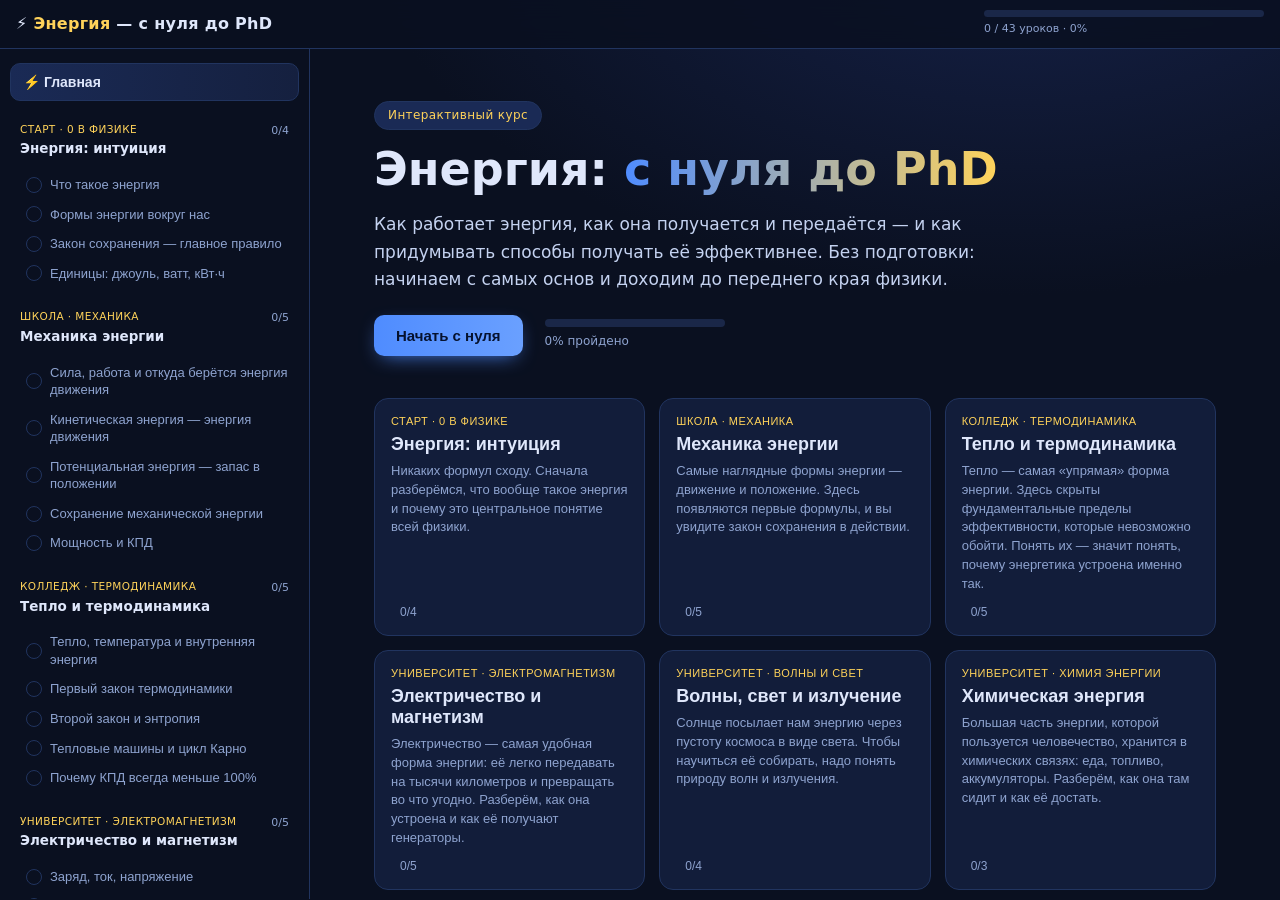
==== energy-course/index.html @ 0792fd1a "Add interactive physics-of-energy course (zero to PhD) Standalone static web app teaching energy phy" ====
<!DOCTYPE html>
<html lang="ru">
<head>
<meta charset="utf-8">
<meta name="viewport" content="width=device-width, initial-scale=1">
<title>Энергия — интерактивный курс с нуля до PhD</title>
<meta name="description" content="Интерактивный курс по физике энергии с нуля до уровня PhD: как работает энергия, как получается и передаётся, и как получать её эффективнее.">
<link rel="stylesheet" href="css/style.css">
</head>
<body>

<header class="topbar">
  <button id="menubtn" aria-label="Меню">☰</button>
  <div class="brand">⚡ <b>Энергия</b> — с нуля до PhD</div>
  <div class="spacer"></div>
  <div class="prog">
    <div class="track"><div id="progbar" style="width:0%"></div></div>
    <div class="lbl" id="progtext">0 / 0 уроков · 0%</div>
  </div>
</header>

<div class="layout">
  <nav id="sidebar"></nav>
  <main id="main"></main>
</div>

<script src="js/content.js"></script>
<script src="js/sims.js"></script>
<script src="js/app.js"></script>
</body>
</html>
---- energy-course/css/style.css ----
/* ============================================================================
   Энергия — курс с нуля до PhD. Тёмная «энергетическая» тема, адаптив.
============================================================================ */
:root {
  --bg:        #0a1020;
  --bg2:       #0e1730;
  --panel:     #121d3a;
  --panel2:    #16224380;
  --line:      #21345f;
  --text:      #dfe7fb;
  --muted:     #8ea3cf;
  --accent:    #ffd35a;
  --accent2:   #4f8cff;
  --green:     #36d399;
  --red:       #f87272;
  --orange:    #f8b272;
  --radius:    14px;
  --nav-w:     310px;
}
* { box-sizing: border-box; }
html, body { margin: 0; height: 100%; }
body {
  background: radial-gradient(1200px 700px at 80% -10%, #16224a 0%, var(--bg) 55%) fixed;
  color: var(--text);
  font-family: 'Segoe UI', Roboto, system-ui, -apple-system, Arial, sans-serif;
  font-size: 16px; line-height: 1.6;
  -webkit-font-smoothing: antialiased;
}

/* ── шапка ──────────────────────────────────────────────────────────── */
.topbar {
  position: sticky; top: 0; z-index: 30;
  display: flex; align-items: center; gap: 12px;
  padding: 10px 16px;
  background: rgba(10,16,32,.85); backdrop-filter: blur(10px);
  border-bottom: 1px solid var(--line);
}
.topbar .brand { font-weight: 700; letter-spacing: .3px; font-size: 16px; }
.topbar .brand b { color: var(--accent); }
.topbar .spacer { flex: 1; }
.topbar .prog { min-width: 180px; max-width: 280px; flex: 1; }
.topbar .prog .track { height: 7px; background: #1a2748; border-radius: 4px; overflow: hidden; }
.topbar .prog .track > div { height: 100%; background: linear-gradient(90deg, var(--accent2), var(--accent)); transition: width .4s; }
.topbar .prog .lbl { font-size: 11px; color: var(--muted); margin-top: 3px; }
#menubtn {
  display: none; background: var(--panel); color: var(--text);
  border: 1px solid var(--line); border-radius: 8px; padding: 6px 11px; font-size: 18px; cursor: pointer;
}

/* ── каркас ─────────────────────────────────────────────────────────── */
.layout { display: flex; min-height: calc(100vh - 50px); }
#sidebar {
  width: var(--nav-w); flex-shrink: 0;
  border-right: 1px solid var(--line);
  padding: 14px 10px 40px;
  overflow-y: auto; height: calc(100vh - 50px);
  position: sticky; top: 50px;
}
#main {
  flex: 1; min-width: 0; padding: 26px clamp(16px, 5vw, 64px) 80px;
  height: calc(100vh - 50px); overflow-y: auto; scroll-behavior: smooth;
}

/* ── навигация ──────────────────────────────────────────────────────── */
.nav-home {
  width: 100%; text-align: left; background: linear-gradient(90deg, #1a2a55, #15203f);
  color: var(--text); border: 1px solid var(--line); border-radius: 10px;
  padding: 10px 12px; font-size: 14px; font-weight: 600; cursor: pointer; margin-bottom: 12px;
}
.nav-home:hover { border-color: var(--accent2); }
.nav-module { margin-bottom: 6px; }
.nav-modhead {
  display: flex; flex-direction: column; gap: 1px;
  padding: 8px 10px; cursor: pointer; border-radius: 8px; position: relative;
}
.nav-modhead:hover { background: var(--panel2); }
.nav-modlevel { font-size: 10.5px; color: var(--accent); text-transform: uppercase; letter-spacing: .4px; }
.nav-modtitle { font-size: 13.5px; font-weight: 600; }
.nav-modcount { position: absolute; right: 10px; top: 9px; font-size: 11px; color: var(--muted); }
.nav-lessons { display: flex; flex-direction: column; padding: 2px 0 6px 6px; }
.nav-module.collapsed .nav-lessons { display: none; }
.nav-lesson {
  display: flex; align-items: center; gap: 8px; text-align: left;
  background: none; border: none; color: var(--muted); cursor: pointer;
  padding: 6px 10px; border-radius: 7px; font-size: 13px; line-height: 1.35; width: 100%;
}
.nav-lesson:hover { background: var(--panel2); color: var(--text); }
.nav-lesson.active { background: #1c2c57; color: var(--text); }
.nav-check {
  width: 16px; height: 16px; flex-shrink: 0; border-radius: 50%;
  border: 1.5px solid var(--line); font-size: 10px; display: grid; place-items: center;
}
.nav-check.on { background: var(--green); border-color: var(--green); color: #07210f; }

/* ── главная ────────────────────────────────────────────────────────── */
.home { max-width: 1000px; margin: 0 auto; }
.hero { padding: 26px 0 8px; }
.hero-badge {
  display: inline-block; background: #1a2a55; color: var(--accent);
  border: 1px solid var(--line); border-radius: 999px; padding: 4px 13px;
  font-size: 12px; letter-spacing: .4px; margin-bottom: 14px;
}
.hero h1 { font-size: clamp(30px, 5vw, 46px); margin: 0 0 12px; line-height: 1.1; font-weight: 700; }
.hero h1 span { background: linear-gradient(90deg, var(--accent2), var(--accent)); -webkit-background-clip: text; background-clip: text; color: transparent; }
.hero-sub { font-size: 17px; color: #c4d2f0; max-width: 680px; }
.hero-row { display: flex; align-items: center; gap: 22px; flex-wrap: wrap; margin-top: 22px; }
.hero-prog { display: flex; flex-direction: column; gap: 5px; min-width: 180px; }
.hero-prog-bar { height: 8px; background: #1a2748; border-radius: 5px; overflow: hidden; }
.hero-prog-bar > div { height: 100%; background: linear-gradient(90deg, var(--accent2), var(--accent)); }
.hero-prog span { font-size: 12px; color: var(--muted); }

.btn-primary {
  background: linear-gradient(90deg, var(--accent2), #6aa0ff); color: #06122e;
  border: none; border-radius: 10px; padding: 12px 22px; font-size: 15px; font-weight: 700;
  cursor: pointer; box-shadow: 0 6px 20px -8px var(--accent2);
}
.btn-primary:hover { filter: brightness(1.08); }
.btn-ghost { background: none; color: var(--muted); border: 1px solid var(--line); border-radius: 10px; padding: 11px 18px; cursor: pointer; font-size: 14px; }
.btn-ghost:hover { color: var(--text); border-color: var(--accent2); }
.btn-done { background: var(--panel); color: var(--green); border: 1px solid var(--line); border-radius: 10px; padding: 11px 18px; cursor: pointer; font-size: 14px; font-weight: 600; }
.btn-done:hover { border-color: var(--green); }

.home-grid { display: grid; grid-template-columns: repeat(auto-fill, minmax(270px, 1fr)); gap: 14px; margin-top: 34px; }
.modcard {
  text-align: left; background: var(--panel); border: 1px solid var(--line);
  border-radius: var(--radius); padding: 16px; cursor: pointer; color: var(--text);
  display: flex; flex-direction: column; gap: 7px; transition: transform .12s, border-color .12s;
}
.modcard:hover { transform: translateY(-3px); border-color: var(--accent2); }
.modcard-level { font-size: 11px; color: var(--accent); text-transform: uppercase; letter-spacing: .5px; }
.modcard-title { font-size: 18px; font-weight: 700; }
.modcard-intro { font-size: 13px; color: var(--muted); line-height: 1.45; flex: 1; }
.modcard-foot { display: flex; align-items: center; gap: 9px; margin-top: 4px; }
.modcard-bar { flex: 1; height: 6px; background: #1a2748; border-radius: 4px; overflow: hidden; }
.modcard-bar > div { height: 100%; background: var(--green); }
.modcard-foot span { font-size: 12px; color: var(--muted); }

.home-foot { margin-top: 40px; padding: 22px; background: var(--panel2); border: 1px solid var(--line); border-radius: var(--radius); }
.home-foot h3 { margin: 0 0 12px; }
.home-foot ul { margin: 0; padding-left: 20px; color: #c4d2f0; }
.home-foot li { margin-bottom: 7px; }

/* ── урок ───────────────────────────────────────────────────────────── */
.lesson { max-width: 820px; margin: 0 auto; }
.lesson-top { border-bottom: 1px solid var(--line); padding-bottom: 16px; margin-bottom: 8px; }
.lesson-crumbs { font-size: 12px; color: var(--accent); text-transform: uppercase; letter-spacing: .5px; }
.lesson-title { font-size: clamp(24px, 4vw, 34px); margin: 6px 0 8px; line-height: 1.15; }
.lesson-meta { font-size: 13px; color: var(--muted); }
.lesson-body { font-size: 16.5px; }
.b-text { margin: 16px 0; }
.b-text p { margin: 0 0 14px; }
.b-text ul, .b-text ol { margin: 0 0 14px; padding-left: 22px; }
.b-text li { margin-bottom: 7px; }
.b-text b { color: #fff; }
.lesson-body i { color: #cfdcfb; }

/* формула */
.b-formula { margin: 22px 0; padding: 18px; text-align: center;
  background: linear-gradient(180deg, #13213f, #101a33); border: 1px solid var(--line); border-radius: var(--radius); }
.f-eq { font-size: clamp(18px, 3.5vw, 24px); font-family: 'Cambria Math', Georgia, serif; color: var(--accent); letter-spacing: .5px; }
.f-eq sub { font-size: .65em; }
.lesson-body sub { font-size: .72em; }
.f-cap { font-size: 13px; color: var(--muted); margin-top: 10px; }

/* врезки */
.b-callout { margin: 20px 0; padding: 14px 16px; border-radius: var(--radius); border: 1px solid var(--line); border-left-width: 4px; }
.b-callout .c-head { font-weight: 700; font-size: 13px; margin-bottom: 6px; text-transform: uppercase; letter-spacing: .4px; }
.c-key  { background: #131f3e; border-left-color: var(--accent2); }
.c-key .c-head { color: var(--accent2); }
.c-idea { background: #14231c; border-left-color: var(--green); }
.c-idea .c-head { color: var(--green); }
.c-warn { background: #261a14; border-left-color: var(--orange); }
.c-warn .c-head { color: var(--orange); }
.b-callout b { color: #fff; }

/* разбор примера */
.b-try { margin: 20px 0; padding: 14px 16px; background: #101a33; border: 1px dashed var(--line); border-radius: var(--radius); font-size: 15px; }
.try-head { font-weight: 700; color: var(--accent); font-size: 13px; margin-bottom: 6px; }
.b-try b { color: var(--accent); }

/* таблицы спектра */
table.spec { width: 100%; border-collapse: collapse; margin: 10px 0; font-size: 14px; }
table.spec th, table.spec td { border: 1px solid var(--line); padding: 7px 10px; text-align: left; }
table.spec th { background: #16224a; color: var(--accent); }
table.spec tr:nth-child(even) td { background: #101a33; }

/* модель */
.b-sim { margin: 22px 0; }
.sim-host { background: #0c1530; border: 1px solid var(--line); border-radius: var(--radius); padding: 12px; }
.sim-cap { font-size: 13px; color: var(--muted); margin-top: 9px; }
.sim-canvas { display: block; width: 100%; border-radius: 8px; background: #0a1226; }
.sim-controls { display: flex; flex-wrap: wrap; gap: 14px 22px; align-items: flex-end; margin-top: 12px; }
.sim-ctl { display: flex; flex-direction: column; gap: 4px; min-width: 160px; flex: 1; }
.sim-ctl label { font-size: 12.5px; color: var(--muted); display: flex; justify-content: space-between; }
.sim-val { color: var(--accent); font-weight: 600; }
.sim-ctl input[type=range] { width: 100%; accent-color: var(--accent2); }
.sim-toggle { font-size: 13px; color: var(--text); display: flex; align-items: center; gap: 6px; cursor: pointer; }
.sim-toggle input { accent-color: var(--green); }
.sim-btn { background: var(--panel); color: var(--text); border: 1px solid var(--line); border-radius: 8px; padding: 7px 13px; font-size: 13px; cursor: pointer; }
.sim-btn:hover { border-color: var(--accent2); }

/* тест */
.quiz { margin: 34px 0 10px; padding: 20px; background: var(--panel2); border: 1px solid var(--line); border-radius: var(--radius); }
.quiz-title { margin: 0 0 16px; font-size: 19px; }
.quiz-q { margin-bottom: 20px; }
.quiz-text { font-weight: 600; margin-bottom: 10px; }
.quiz-opts { display: flex; flex-direction: column; gap: 8px; }
.quiz-opt { text-align: left; background: var(--panel); color: var(--text); border: 1px solid var(--line); border-radius: 9px; padding: 10px 14px; font-size: 14.5px; cursor: pointer; transition: border-color .12s; }
.quiz-opt:hover:not(:disabled) { border-color: var(--accent2); }
.quiz-opt:disabled { cursor: default; opacity: .9; }
.quiz-opt.correct { background: #16331f; border-color: var(--green); color: #c8f8d8; }
.quiz-opt.wrong { background: #331616; border-color: var(--red); color: #f8c8c8; }
.quiz-why { font-size: 14px; margin-top: 9px; padding: 0; max-height: 0; overflow: hidden; transition: max-height .2s; color: var(--muted); }
.quiz-why.show { max-height: 200px; padding: 4px 2px 0; }
.quiz-why.ok b { color: var(--green); }
.quiz-why.no b { color: var(--red); }
.quiz-score { font-weight: 700; color: var(--green); margin-top: 6px; min-height: 20px; }

/* нижняя навигация урока */
.lesson-nav { display: flex; gap: 10px; align-items: center; margin-top: 36px; padding-top: 20px; border-top: 1px solid var(--line); flex-wrap: wrap; }
.lesson-nav .btn-primary { margin-left: auto; }

/* финал */
.finish { max-width: 620px; margin: 8vh auto; text-align: center; }
.finish-badge { font-size: 64px; }
.finish h1 { font-size: 34px; margin: 8px 0 16px; }
.finish p { color: #c4d2f0; font-size: 17px; }
.finish-tip { color: var(--muted) !important; font-size: 15px !important; }
.finish .btn-primary { margin-top: 22px; }

/* ── мобайл ─────────────────────────────────────────────────────────── */
@media (max-width: 860px) {
  #menubtn { display: block; }
  #sidebar {
    position: fixed; left: 0; top: 50px; bottom: 0; z-index: 25;
    width: 86vw; max-width: 340px; height: auto;
    background: var(--bg2); transform: translateX(-105%); transition: transform .25s;
    box-shadow: 0 0 40px rgba(0,0,0,.5);
  }
  body.nav-open #sidebar { transform: translateX(0); }
  body.nav-open::after { content: ''; position: fixed; inset: 50px 0 0; background: rgba(0,0,0,.5); z-index: 24; }
  #main { height: auto; padding: 18px 16px 70px; }
  .topbar .prog { display: none; }
  .layout { display: block; }
  .sim-ctl { min-width: 120px; }
}
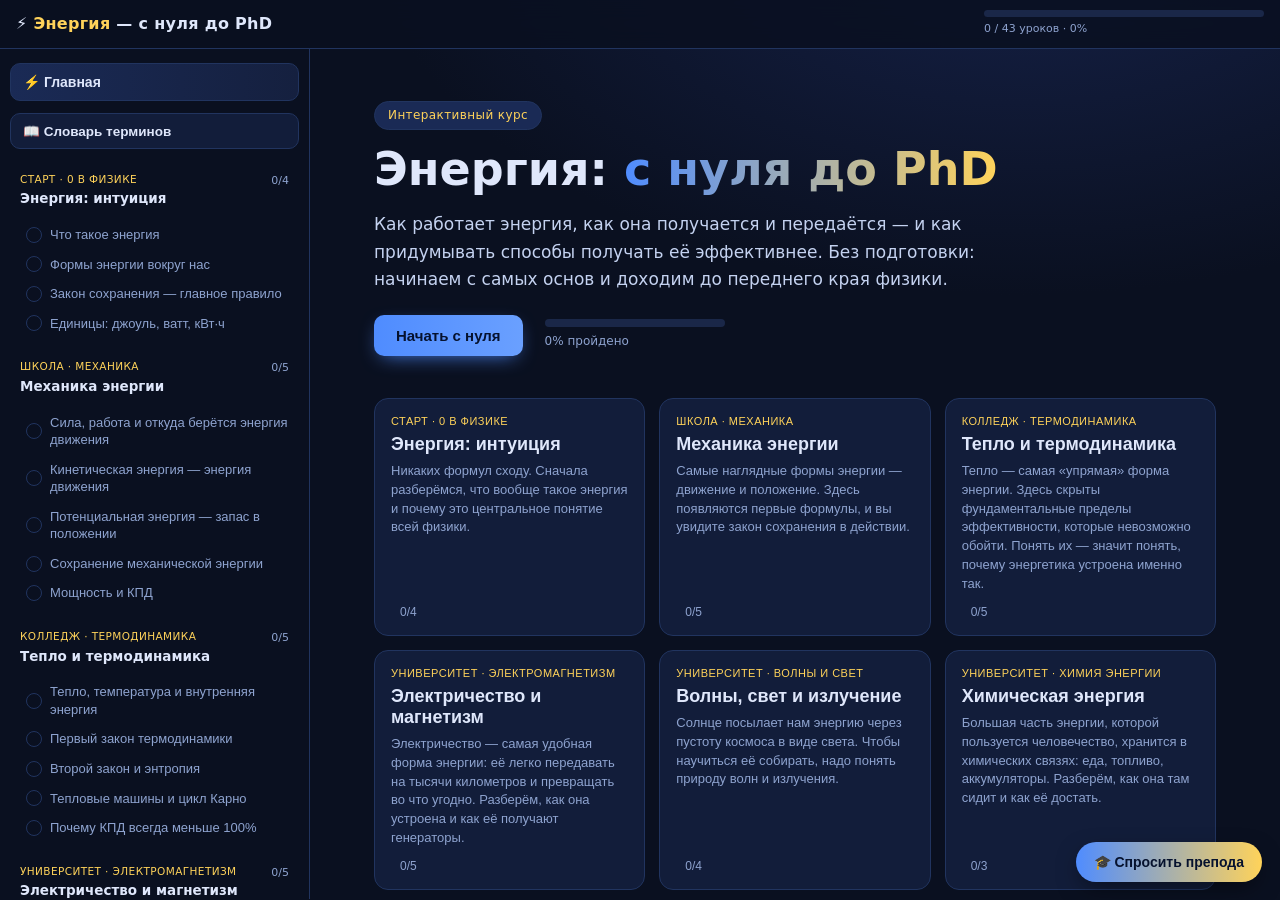
==== commit 5a22d008: "Add device schematics and in-page Claude AI tutor - 7 'how it's built / how it works' device breakdo" ====
--- a/energy-course/index.html
+++ b/energy-course/index.html
@@ -27,5 +27,6 @@
 <script src="js/content.js"></script>
 <script src="js/sims.js"></script>
 <script src="js/app.js"></script>
+<script src="js/tutor.js"></script>
 </body>
 </html>
--- a/energy-course/css/style.css
+++ b/energy-course/css/style.css
@@ -68,6 +68,27 @@
   padding: 10px 12px; font-size: 14px; font-weight: 600; cursor: pointer; margin-bottom: 12px;
 }
 .nav-home:hover { border-color: var(--accent2); }
+.nav-gloss {
+  width: 100%; text-align: left; background: var(--panel); color: var(--text);
+  border: 1px solid var(--line); border-radius: 10px; padding: 9px 12px;
+  font-size: 13.5px; font-weight: 600; cursor: pointer; margin-bottom: 14px;
+}
+.nav-gloss:hover { border-color: var(--accent); }
+
+/* словарь */
+.gloss { max-width: 820px; margin: 0 auto; }
+.gloss-h { font-size: clamp(24px, 4vw, 32px); margin: 8px 0 6px; }
+.gloss-sub { color: var(--muted); margin-bottom: 18px; }
+.gloss-search {
+  width: 100%; background: var(--panel); color: var(--text); border: 1px solid var(--line);
+  border-radius: 10px; padding: 12px 16px; font-size: 15px; margin-bottom: 20px;
+}
+.gloss-search:focus { outline: none; border-color: var(--accent2); }
+.gloss-list { display: grid; gap: 10px; }
+.gloss-item { padding: 12px 16px; background: var(--panel2); border: 1px solid var(--line); border-radius: var(--radius); border-left: 3px solid var(--accent2); }
+.gloss-term { font-weight: 700; color: var(--accent); margin-bottom: 3px; }
+.gloss-def { color: #d6e1f8; font-size: 15px; }
+.gloss-none { color: var(--muted); padding: 20px; text-align: center; }
 .nav-module { margin-bottom: 6px; }
 .nav-modhead {
   display: flex; flex-direction: column; gap: 1px;
@@ -146,6 +167,14 @@
 .lesson-crumbs { font-size: 12px; color: var(--accent); text-transform: uppercase; letter-spacing: .5px; }
 .lesson-title { font-size: clamp(24px, 4vw, 34px); margin: 6px 0 8px; line-height: 1.15; }
 .lesson-meta { font-size: 13px; color: var(--muted); }
+.lesson-tldr {
+  margin: 18px 0 4px; padding: 14px 16px; border-radius: var(--radius);
+  background: linear-gradient(135deg, #1b2c52, #14223f);
+  border: 1px solid var(--accent2); border-left-width: 4px;
+}
+.lesson-tldr .tldr-head { font-weight: 700; color: var(--accent); font-size: 12.5px; text-transform: uppercase; letter-spacing: .5px; margin-bottom: 6px; }
+.lesson-tldr > div:last-child { font-size: 16px; color: #eaf1ff; }
+
 .lesson-body { font-size: 16.5px; }
 .b-text { margin: 16px 0; }
 .b-text p { margin: 0 0 14px; }
@@ -177,6 +206,19 @@
 .b-try { margin: 20px 0; padding: 14px 16px; background: #101a33; border: 1px dashed var(--line); border-radius: var(--radius); font-size: 15px; }
 .try-head { font-weight: 700; color: var(--accent); font-size: 13px; margin-bottom: 6px; }
 .b-try b { color: var(--accent); }
+
+/* схема устройства */
+.b-device { margin: 22px 0; padding: 16px 18px; background: linear-gradient(180deg, #122140, #0e1a33);
+  border: 1px solid var(--line); border-radius: var(--radius); border-left: 4px solid var(--accent); }
+.dev-title { font-weight: 700; font-size: 16px; color: var(--accent); margin-bottom: 12px; }
+.dev-parts-h, .dev-steps-h { font-size: 12.5px; text-transform: uppercase; letter-spacing: .5px; color: var(--accent2); margin: 10px 0 8px; font-weight: 700; }
+.dev-parts { display: grid; grid-template-columns: repeat(auto-fill, minmax(220px, 1fr)); gap: 8px; }
+.dev-part { background: #0c1530; border: 1px solid var(--line); border-radius: 9px; padding: 9px 11px; font-size: 14px; }
+.dev-part b { color: #fff; display: block; margin-bottom: 2px; }
+.dev-part span { color: var(--muted); font-size: 13px; }
+.dev-steps { margin: 4px 0 0; padding-left: 22px; }
+.dev-steps li { margin-bottom: 6px; font-size: 15px; }
+.dev-steps b { color: var(--accent); }
 
 /* таблицы спектра */
 table.spec { width: 100%; border-collapse: collapse; margin: 10px 0; font-size: 14px; }
@@ -228,6 +270,56 @@
 .finish-tip { color: var(--muted) !important; font-size: 15px !important; }
 .finish .btn-primary { margin-top: 22px; }
 
+/* ── ИИ-преподаватель ──────────────────────────────────────────────── */
+.tutor-fab {
+  position: fixed; right: 18px; bottom: 18px; z-index: 40;
+  background: linear-gradient(90deg, var(--accent2), var(--accent)); color: #06122e;
+  border: none; border-radius: 999px; padding: 12px 18px; font-size: 14px; font-weight: 700;
+  cursor: pointer; box-shadow: 0 8px 24px -6px rgba(0,0,0,.6);
+}
+.tutor-fab:hover { filter: brightness(1.08); }
+.tutor-panel {
+  position: fixed; right: 18px; bottom: 18px; z-index: 41;
+  width: min(400px, 94vw); height: min(600px, 80vh);
+  background: var(--bg2); border: 1px solid var(--accent2); border-radius: 16px;
+  display: flex; flex-direction: column; overflow: hidden;
+  box-shadow: 0 20px 60px -10px rgba(0,0,0,.7);
+}
+.tutor-head { display: flex; align-items: center; justify-content: space-between;
+  padding: 12px 14px; background: #16224a; border-bottom: 1px solid var(--line); font-weight: 700; }
+.tutor-x { background: none; border: none; color: var(--muted); font-size: 16px; cursor: pointer; }
+.tutor-x:hover { color: var(--text); }
+.tutor-msgs { flex: 1; overflow-y: auto; padding: 14px; display: flex; flex-direction: column; gap: 10px; }
+.tutor-msg { padding: 9px 12px; border-radius: 12px; font-size: 14.5px; line-height: 1.5; max-width: 90%; white-space: pre-wrap; word-wrap: break-word; }
+.tutor-msg.user { align-self: flex-end; background: #2a3f73; color: #eaf1ff; border-bottom-right-radius: 4px; }
+.tutor-msg.assistant { align-self: flex-start; background: var(--panel); color: var(--text); border: 1px solid var(--line); border-bottom-left-radius: 4px; }
+.tutor-setup { padding: 0 12px; }
+.tutor-cfg { font-size: 13px; }
+.tutor-cfg summary { cursor: pointer; color: var(--accent); padding: 6px 0; }
+.tutor-cfg-body { padding: 6px 0 10px; }
+.tutor-note { font-size: 12px; color: var(--muted); margin: 4px 0 8px; }
+.tutor-note a { color: var(--accent2); }
+.tutor-row { display: flex; gap: 6px; align-items: center; margin-bottom: 7px; }
+.tutor-row label { font-size: 12px; color: var(--muted); }
+.tutor-row input, .tutor-row select { flex: 1; background: var(--panel); color: var(--text);
+  border: 1px solid var(--line); border-radius: 7px; padding: 7px 9px; font-size: 13px; }
+.tutor-row button { background: var(--accent2); color: #06122e; border: none; border-radius: 7px; padding: 7px 12px; font-weight: 700; cursor: pointer; font-size: 13px; }
+.tutor-or { text-align: center; color: var(--muted); font-size: 11px; margin: 8px 0; }
+.tutor-alt { width: 100%; background: var(--panel); color: var(--text); border: 1px solid var(--line); border-radius: 8px; padding: 9px; cursor: pointer; font-size: 13px; }
+.tutor-alt:hover { border-color: var(--accent); }
+.tutor-input { display: flex; gap: 8px; padding: 10px 12px; border-top: 1px solid var(--line); align-items: flex-end; }
+.tutor-input textarea { flex: 1; background: var(--panel); color: var(--text); border: 1px solid var(--line);
+  border-radius: 10px; padding: 9px 11px; font-size: 14px; resize: none; font-family: inherit; }
+.tutor-input textarea:focus { outline: none; border-color: var(--accent2); }
+.tutor-input button { background: linear-gradient(90deg, var(--accent2), #6aa0ff); color: #06122e;
+  border: none; border-radius: 10px; width: 42px; height: 40px; font-size: 16px; cursor: pointer; flex-shrink: 0; }
+.tutor-input button:disabled { opacity: .5; cursor: default; }
+
+@media (max-width: 860px) {
+  .tutor-fab { right: 12px; bottom: 12px; padding: 10px 15px; font-size: 13px; }
+  .tutor-panel { right: 0; bottom: 0; width: 100vw; height: 88vh; border-radius: 16px 16px 0 0; }
+}
+
 /* ── мобайл ─────────────────────────────────────────────────────────── */
 @media (max-width: 860px) {
   #menubtn { display: block; }
